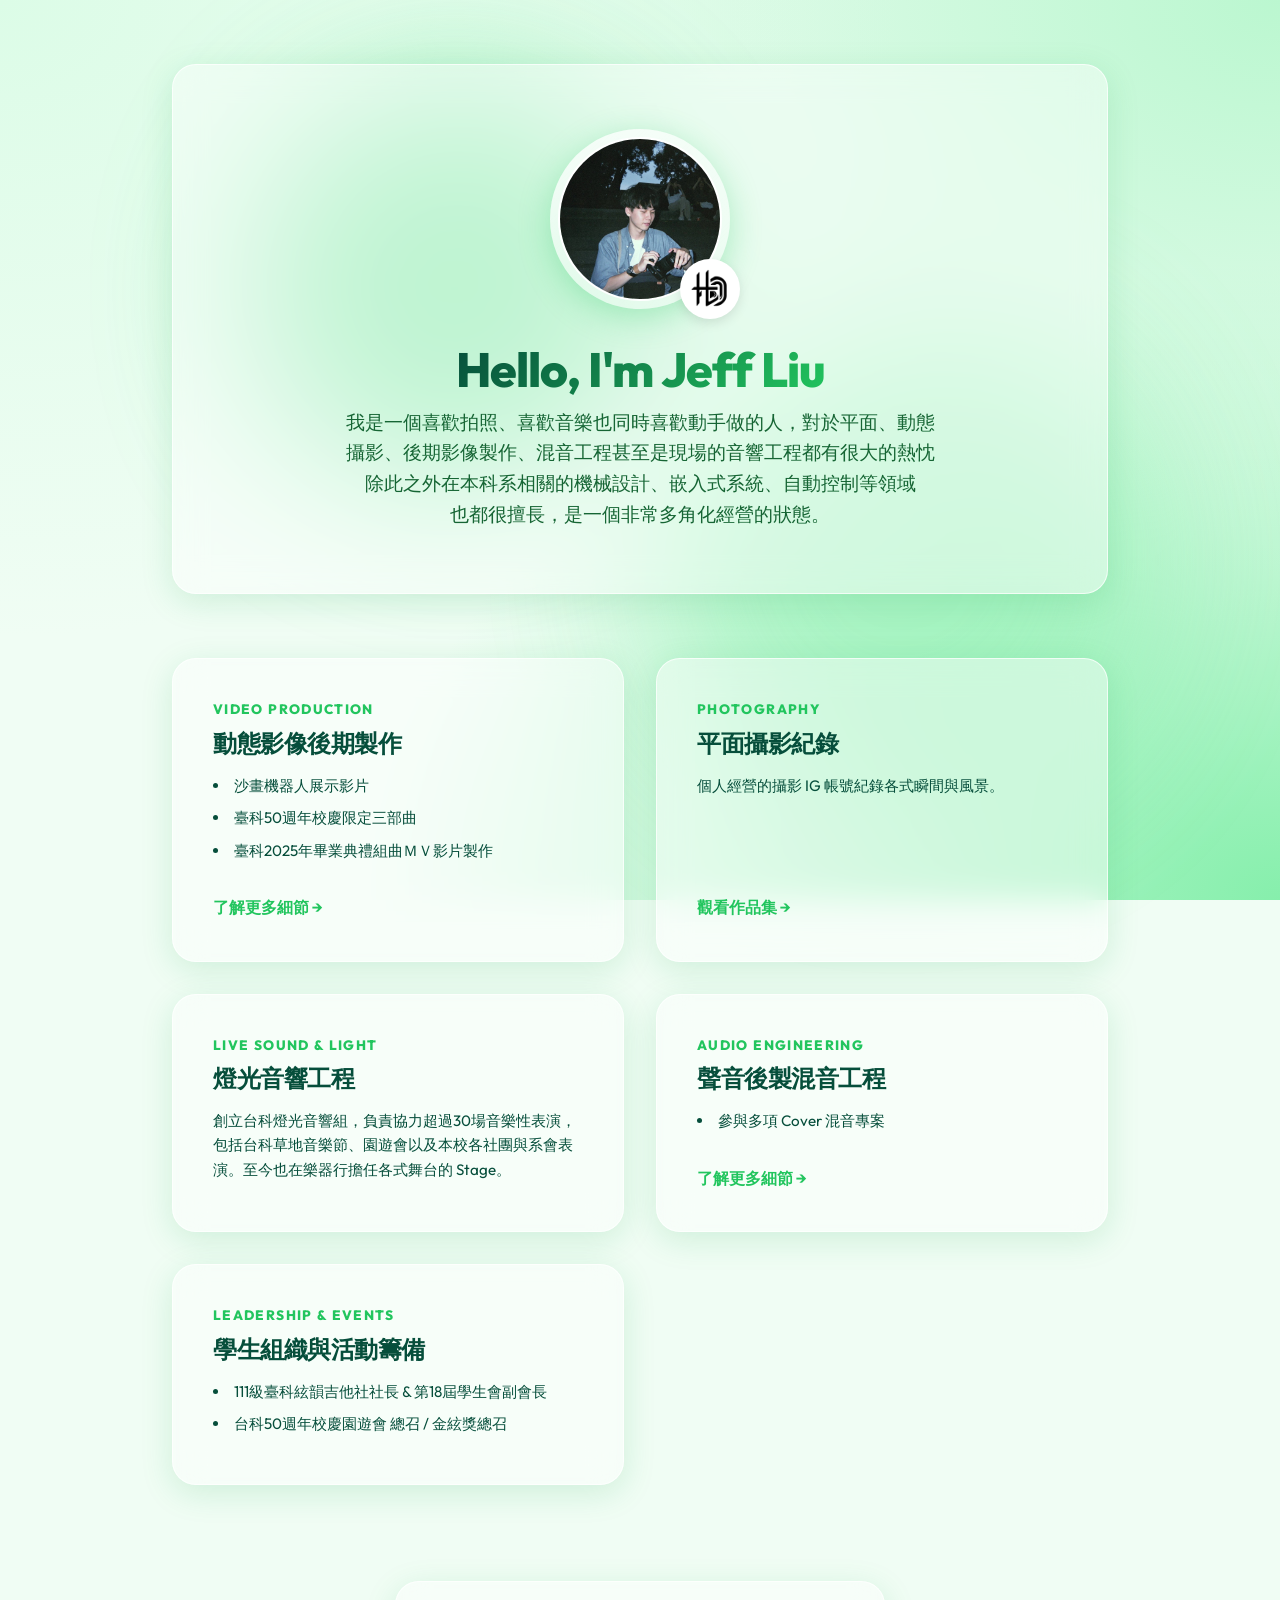
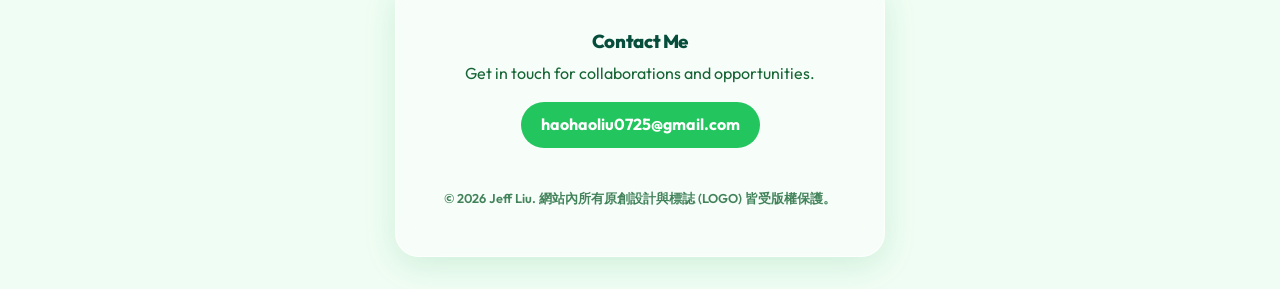
==== index.html @ fc86289c "Initialize portfolio website" ====
<!DOCTYPE html>
<html lang="zh-TW">

<head>
  <meta charset="UTF-8" />
  <meta name="viewport" content="width=device-width, initial-scale=1.0" />
  <title>Jeff Liu | Personal Portfolio</title>
  <link rel="preconnect" href="https://fonts.googleapis.com">
  <link rel="preconnect" href="https://fonts.gstatic.com" crossorigin>
  <link href="https://fonts.googleapis.com/css2?family=Outfit:wght@300;400;600;800&display=swap" rel="stylesheet">
  <link rel="stylesheet" href="style.css" />
  <link rel="icon" type="image/png" href="assets/my_logo.png" />
</head>

<body>
  <!-- Ambient Background Blobs -->
  <div class="blob blob-1"></div>
  <div class="blob blob-2"></div>

  <div class="container">
    <!-- Hero Section -->
    <header class="hero glass-panel">
      <div class="hero-img-container">
        <img src="assets/my_face_picture.jpg" alt="Jeff Liu" class="hero-img" />
        <img src="assets/my_logo.png" alt="Logo" class="hero-logo" />
      </div>
      <h1 class="hero-title">Hello, I'm Jeff Liu</h1>
      <p class="hero-subtitle">
        我是一個喜歡拍照、喜歡音樂也同時喜歡動手做的人，對於平面、動態攝影、後期影像製作、混音工程甚至是現場的音響工程都有很大的熱忱<span
          style="white-space: nowrap;">除此之外在本科系相關的機械設計、嵌入式系統、自動控制等領域</span><span
          style="white-space: nowrap;">也都很擅長，是一個非常多角化經營的狀態</span>。
      </p>
    </header>

    <!-- Portfolio Grid -->
    <main class="portfolio-grid">

      <!-- 1. Video Production -->
      <a href="video.html" class="portfolio-card glass-panel">
        <div class="card-content">
          <div class="card-category">Video Production</div>
          <h2 class="card-title">動態影像後期製作</h2>
          <div class="card-desc">
            <ul>
              <li>沙畫機器人展示影片</li>
              <li>臺科50週年校慶限定三部曲</li>
              <li>臺科2025年畢業典禮組曲ＭＶ影片製作</li>
            </ul>
          </div>
          <span class="card-link">了解更多細節 &rarr;</span>
        </div>
      </a>

      <!-- 2. Photography -->
      <a href="https://www.instagram.com/_haohao_2003__/" target="_blank" class="portfolio-card glass-panel">
        <div class="card-content">
          <div class="card-category">Photography</div>
          <h2 class="card-title">平面攝影紀錄</h2>
          <div class="card-desc">
            <p>個人經營的攝影 IG 帳號紀錄各式瞬間與風景。</p>
          </div>
          <span class="card-link">觀看作品集 &rarr;</span>
        </div>
      </a>

      <!-- 3. Live Sound & Light -->
      <div class="portfolio-card glass-panel" style="cursor: default;">
        <div class="card-content">
          <div class="card-category">Live Sound & Light</div>
          <h2 class="card-title">燈光音響工程</h2>
          <div class="card-desc">
            <p>創立台科燈光音響組，負責協力超過30場音樂性表演，包括台科草地音樂節、園遊會以及本校各社團與系會表演。至今也在樂器行擔任各式舞台的 Stage。</p>
          </div>
        </div>
      </div>

      <!-- 4. Audio Engineering -->
      <a href="audio.html" class="portfolio-card glass-panel">
        <div class="card-content">
          <div class="card-category">Audio Engineering</div>
          <h2 class="card-title">聲音後製混音工程</h2>
          <div class="card-desc">
            <ul>
              <li>參與多項 Cover 混音專案</li>
            </ul>
          </div>
          <span class="card-link">了解更多細節 &rarr;</span>
        </div>
      </a>

      <!-- 5. Leadership -->
      <div class="portfolio-card glass-panel" style="cursor: default;">
        <div class="card-content">
          <div class="card-category">Leadership & Events</div>
          <h2 class="card-title">學生組織與活動籌備</h2>
          <div class="card-desc">
            <ul>
              <li>111級臺科絃韻吉他社社長 & 第18屆學生會副會長</li>
              <li>台科50週年校慶園遊會 總召 / 金絃獎總召</li>
            </ul>
          </div>
        </div>
      </div>

    </main>

    <!-- Footer -->
    <footer>
      <div class="footer-card glass-panel">
        <h3 style="margin-bottom: 0.5rem">Contact Me</h3>
        <p style="margin-bottom: 1rem; color: var(--text-muted)">Get in touch for collaborations and opportunities.</p>
        <a href="mailto:haohaoliu0725@gmail.com"
          style="display:inline-block; padding: 10px 20px; background: var(--primary); color: white; border-radius: 30px; font-weight: bold;">
          haohaoliu0725@gmail.com
        </a>
        <p style="margin-top: 2.5rem; font-size: 0.8rem; color: var(--text-muted); opacity: 0.8; font-weight: 600;">
          &copy; 2026 Jeff Liu. 網站內所有原創設計與標誌 (LOGO) 皆受版權保護。
        </p>
      </div>
    </footer>
  </div>

  <script src="main.js"></script>
</body>

</html>
---- style.css ----
* {
  margin: 0;
  padding: 0;
  box-sizing: border-box;
}

:root {
  /* Grass Green Palette */
  --primary: #22c55e;
  --primary-glow: #4ade80;
  --secondary: #16a34a;
  --dark-green: #064e3b;
  --light-green: #dcfce7;
  --bg-gradient-1: #f0fdf4;
  --bg-gradient-2: #bbf7d0;
  
  /* Glassmorphism Variables */
  --glass-bg: rgba(255, 255, 255, 0.45);
  --glass-bg-hover: rgba(255, 255, 255, 0.65);
  --glass-border: rgba(255, 255, 255, 0.7);
  --glass-shadow: 0 8px 32px 0 rgba(22, 163, 74, 0.15);
  
  /* Text */
  --text-main: #064e3b;
  --text-muted: #166534;
}

body {
  font-family: 'Outfit', -apple-system, BlinkMacSystemFont, 'Segoe UI', Roboto, Helvetica, Arial, sans-serif;
  color: var(--text-main);
  background: var(--bg-gradient-1);
  background-image: 
    radial-gradient(at 0% 0%, rgb(220, 252, 231) 0, transparent 50%), 
    radial-gradient(at 100% 0%, rgb(187, 247, 208) 0, transparent 50%),
    radial-gradient(at 100% 100%, rgb(134, 239, 172) 0, transparent 50%);
  background-attachment: fixed;
  background-size: cover;
  background-position: center;
  min-height: 100vh;
  line-height: 1.6;
  overflow-x: hidden;
  position: relative;
}

/* Background animated blobs for dynamic feel */
.blob {
  position: fixed;
  border-radius: 50%;
  filter: blur(80px);
  z-index: -1;
  opacity: 0.6;
  animation: float 20s infinite alternate ease-in-out;
}

.blob-1 {
  top: 10%;
  left: 20%;
  width: 400px;
  height: 400px;
  background: var(--primary-glow);
  animation-delay: 0s;
}

.blob-2 {
  bottom: 10%;
  right: 10%;
  width: 500px;
  height: 500px;
  background: rgba(134, 239, 172, 0.8);
  animation-delay: -5s;
}

@keyframes float {
  0% { transform: translate(0, 0) scale(1); }
  50% { transform: translate(30px, -50px) scale(1.1); }
  100% { transform: translate(-30px, 30px) scale(0.9); }
}

/* Glass Wrapper */
.glass-panel {
  background: var(--glass-bg);
  backdrop-filter: blur(16px);
  -webkit-backdrop-filter: blur(16px);
  border: 1px solid var(--glass-border);
  border-radius: 24px;
  box-shadow: var(--glass-shadow);
  transition: all 0.4s cubic-bezier(0.4, 0, 0.2, 1);
}

.glass-panel:hover {
  background: var(--glass-bg-hover);
  transform: translateY(-4px);
  box-shadow: 0 12px 40px 0 rgba(22, 163, 74, 0.2);
}

/* Layout */
.container {
  max-width: 1000px;
  margin: 0 auto;
  padding: 2rem;
}

h1, h2, h3, h4 {
  font-weight: 800;
  line-height: 1.2;
  margin-bottom: 1rem;
  letter-spacing: -0.02em;
}

a {
  color: var(--secondary);
  text-decoration: none;
  transition: color 0.3s;
}
a:hover {
  color: var(--primary-glow);
}

/* Hero Section */
.hero {
  display: flex;
  flex-direction: column;
  align-items: center;
  text-align: center;
  padding: 4rem 2rem;
  margin-bottom: 4rem;
  margin-top: 2rem;
}

.hero-img-container {
  width: 180px;
  height: 180px;
  border-radius: 50%;
  padding: 8px;
  background: linear-gradient(135deg, rgba(255,255,255,0.8), rgba(255,255,255,0.2));
  box-shadow: 0 8px 32px 0 rgba(34, 197, 94, 0.3);
  margin-bottom: 2rem;
  position: relative;
}

.hero-img {
  width: 100%;
  height: 100%;
  object-fit: cover;
  border-radius: 50%;
  border: 2px solid white;
}

.hero-logo {
  position: absolute;
  bottom: -10px;
  right: -10px;
  width: 60px;
  height: 60px;
  background: white;
  border-radius: 50%;
  padding: 5px;
  box-shadow: 0 4px 12px rgba(0,0,0,0.1);
  object-fit: contain;
}

.hero-title {
  font-size: 3rem;
  background: linear-gradient(135deg, var(--dark-green), var(--primary));
  -webkit-background-clip: text;
  -webkit-text-fill-color: transparent;
  margin-bottom: 0.5rem;
}

.hero-subtitle {
  font-size: 1.2rem;
  max-width: 600px;
  color: var(--text-muted);
}

/* Portfolio Grid */
.portfolio-grid {
  display: grid;
  grid-template-columns: repeat(auto-fill, minmax(320px, 1fr));
  gap: 2rem;
  margin-top: 2rem;
}

.portfolio-card {
  display: flex;
  flex-direction: column;
  opacity: 0;
  transform: translateY(30px);
  transition: all 0.8s cubic-bezier(0.4, 0, 0.2, 1);
  overflow: hidden;
  cursor: pointer;
  text-decoration: none;
  color: inherit;
}

.portfolio-card.visible {
  opacity: 1;
  transform: translateY(0);
}


.card-content {
  padding: 2.5rem;
  display: flex;
  flex-direction: column;
  flex: 1;
}

.card-category {
  font-size: 0.85rem;
  text-transform: uppercase;
  letter-spacing: 0.1em;
  font-weight: 800;
  color: var(--primary);
  margin-bottom: 0.5rem;
}

.card-title {
  font-size: 1.5rem;
  margin-bottom: 1rem;
}

.card-desc {
  color: var(--text-main);
  font-size: 0.95rem;
  flex: 1;
}

.card-desc ul {
  list-style-position: inside;
  padding-left: 0;
}

.card-desc li {
  margin-bottom: 0.5rem;
}

.card-link {
  display: inline-flex;
  align-items: center;
  gap: 0.5rem;
  margin-top: 1.5rem;
  font-weight: 600;
  color: var(--primary);
}

.portfolio-card:hover .card-link {
  text-decoration: underline;
}

/* Footer Focus Card */
footer {
  margin-top: 6rem;
  text-align: center;
}

.footer-card {
  padding: 3rem;
  display: inline-block;
  min-width: 300px;
}

/* Video Embed for Subpage */
.video-container {
  position: relative;
  padding-bottom: 56.25%; /* 16:9 Aspect Ratio */
  height: 0;
  overflow: hidden;
  width: 100%;
  border-radius: 16px;
  margin: 2rem 0;
  box-shadow: var(--glass-shadow);
}
.video-container iframe {
  position: absolute;
  top: 0;
  left: 0;
  width: 100%;
  height: 100%;
  border: none;
}
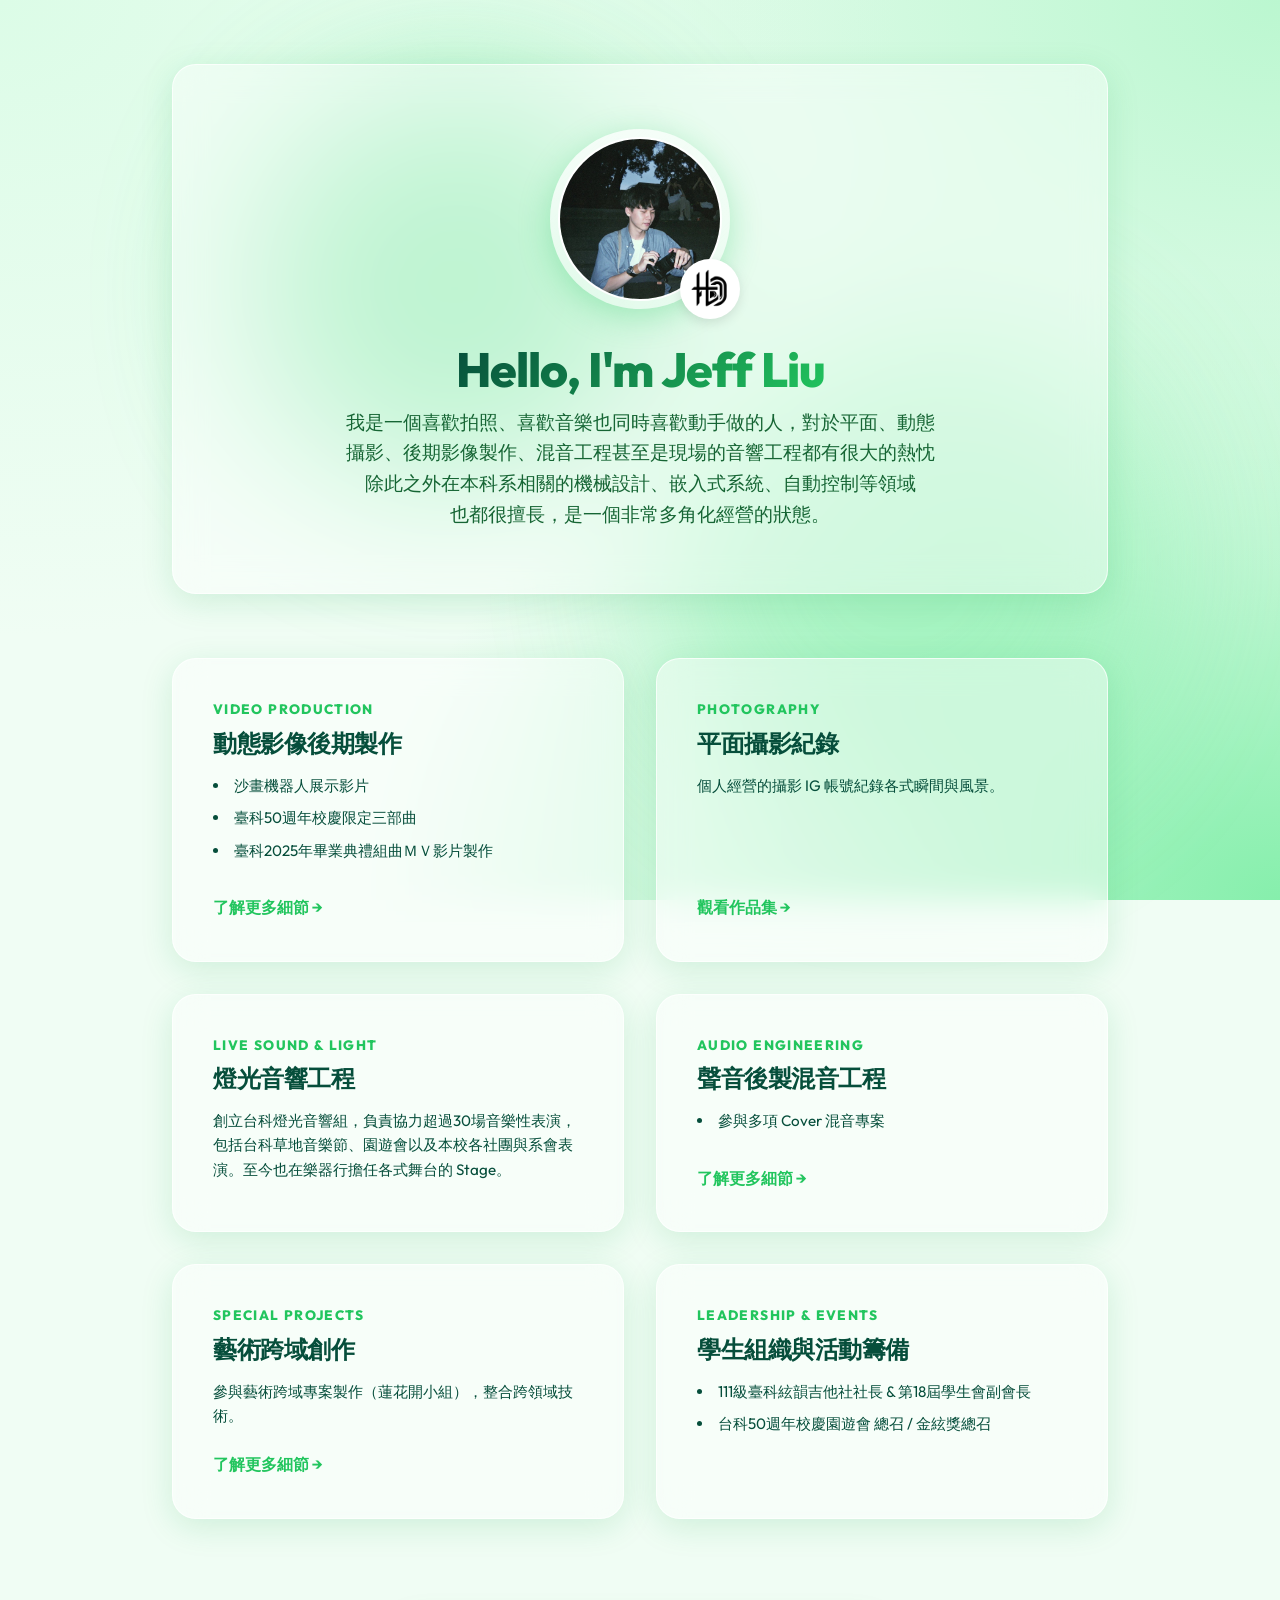
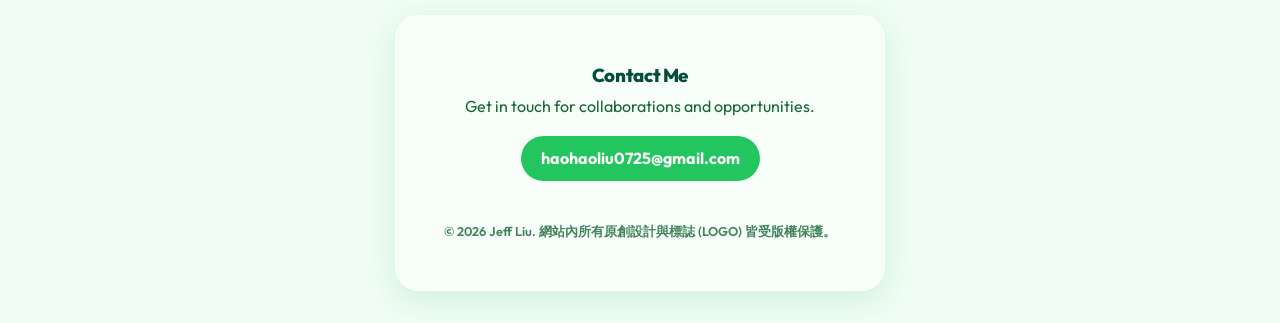
==== commit 316ff294: "Put lotus project back to index" ====
--- a/index.html
+++ b/index.html
@@ -88,7 +88,19 @@
         </div>
       </a>
 
-      <!-- 5. Leadership -->
+      <!-- 5. Special Projects -->
+      <a href="lotus.html" class="portfolio-card glass-panel">
+        <div class="card-content">
+          <div class="card-category">Special Projects</div>
+          <h2 class="card-title">藝術跨域創作</h2>
+          <div class="card-desc">
+            <p>參與藝術跨域專案製作（蓮花開小組），整合跨領域技術。</p>
+          </div>
+          <span class="card-link">了解更多細節 &rarr;</span>
+        </div>
+      </a>
+
+      <!-- 6. Leadership -->
       <div class="portfolio-card glass-panel" style="cursor: default;">
         <div class="card-content">
           <div class="card-category">Leadership & Events</div>
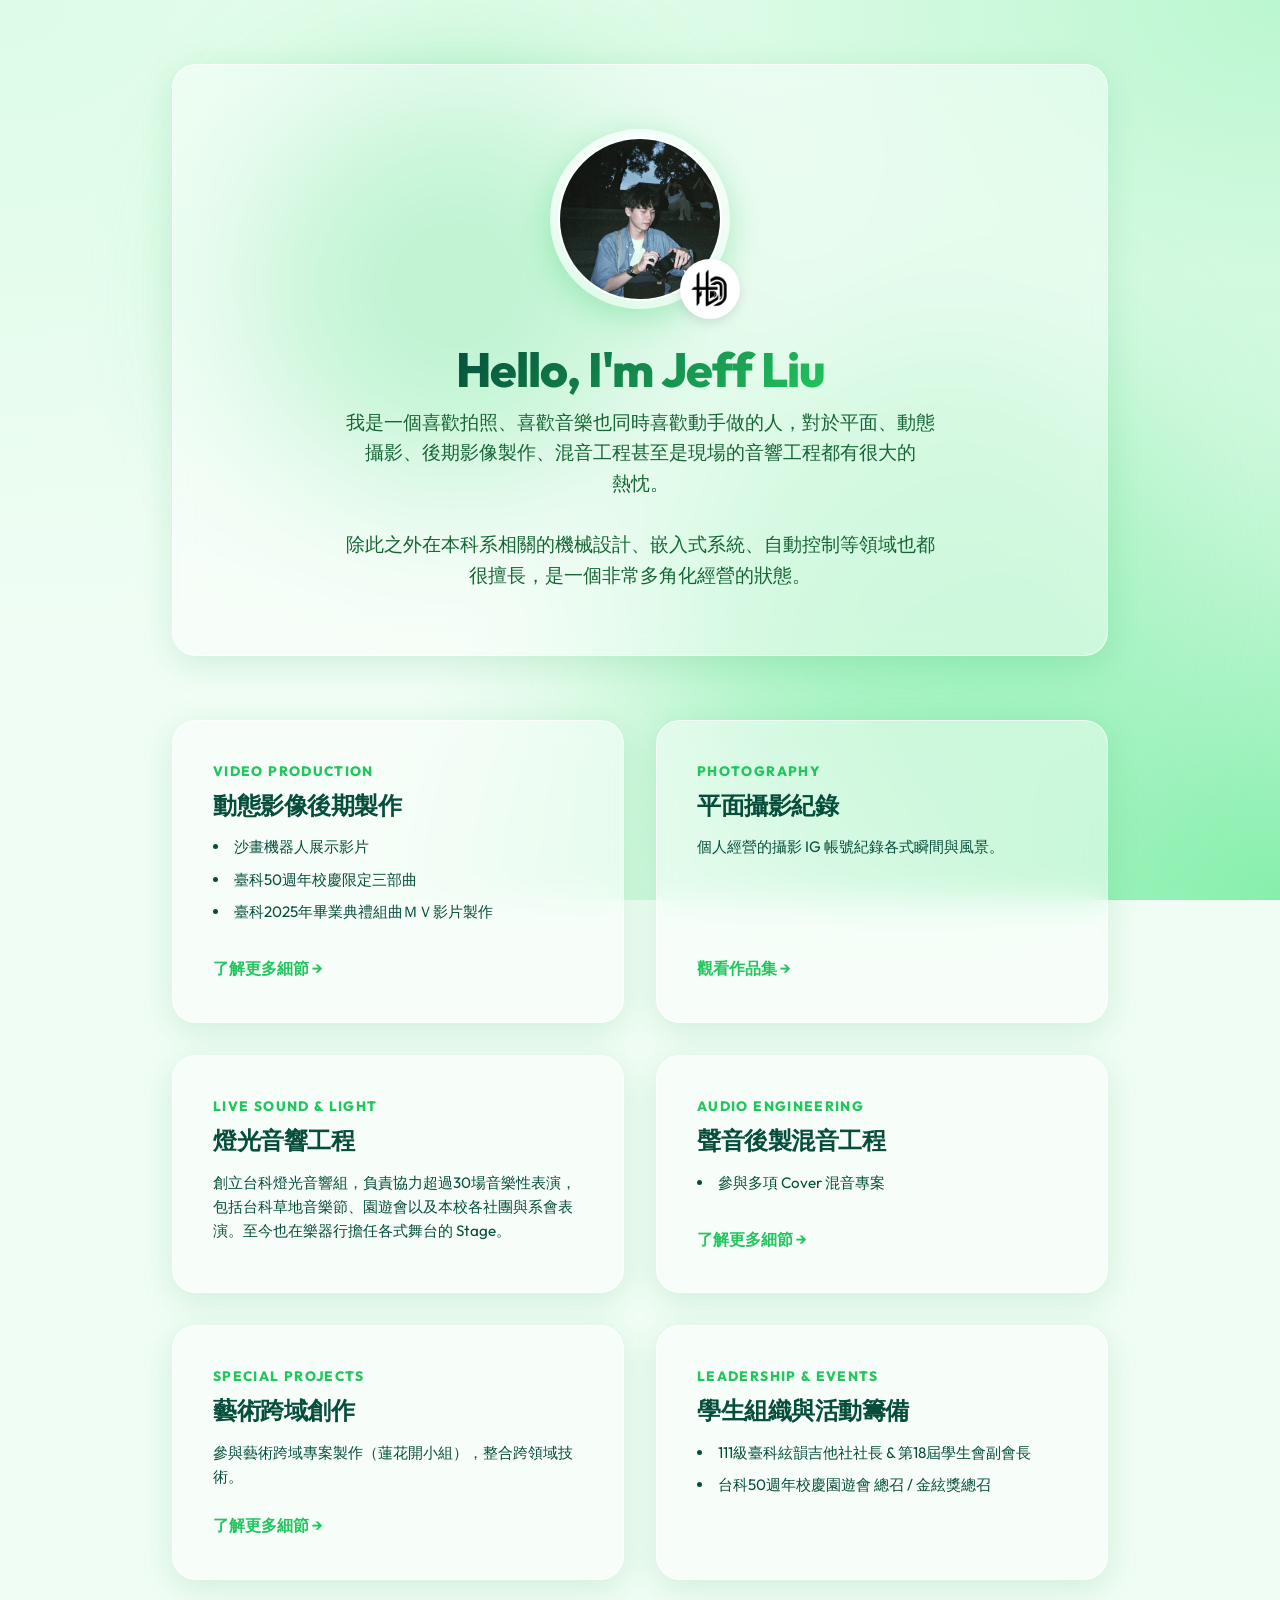
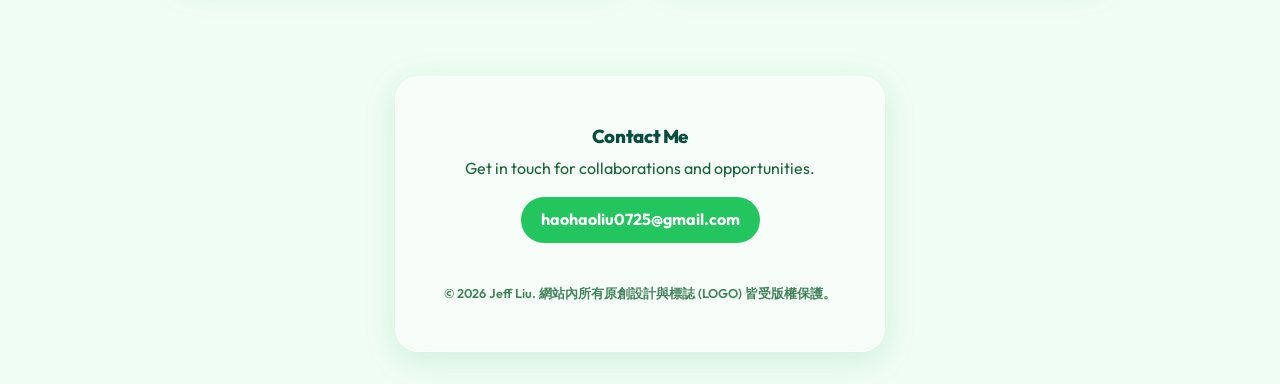
==== commit 80a78e69: "Fix mobile overflow caused by white-space: nowrap" ====
--- a/index.html
+++ b/index.html
@@ -4,6 +4,9 @@
 <head>
   <meta charset="UTF-8" />
   <meta name="viewport" content="width=device-width, initial-scale=1.0" />
+  <meta property="og:title" content="Jeff Liu | Profile" />
+  <meta property="og:description" content="這是關於Jeff的個人頁面" />
+  <meta name="description" content="這是關於Jeff的個人頁面" />
   <title>Jeff Liu | Personal Portfolio</title>
   <link rel="preconnect" href="https://fonts.googleapis.com">
   <link rel="preconnect" href="https://fonts.gstatic.com" crossorigin>
@@ -26,9 +29,7 @@
       </div>
       <h1 class="hero-title">Hello, I'm Jeff Liu</h1>
       <p class="hero-subtitle">
-        我是一個喜歡拍照、喜歡音樂也同時喜歡動手做的人，對於平面、動態攝影、後期影像製作、混音工程甚至是現場的音響工程都有很大的熱忱<span
-          style="white-space: nowrap;">除此之外在本科系相關的機械設計、嵌入式系統、自動控制等領域</span><span
-          style="white-space: nowrap;">也都很擅長，是一個非常多角化經營的狀態</span>。
+        我是一個喜歡拍照、喜歡音樂也同時喜歡動手做的人，對於平面、動態攝影、後期影像製作、混音工程甚至是現場的音響工程都有很大的<span style="white-space: nowrap;">熱忱</span>。<br><br>除此之外在本科系相關的機械設計、嵌入式系統、自動控制等領域也都很擅長，是一個非常多角化經營的狀態。
       </p>
     </header>
 
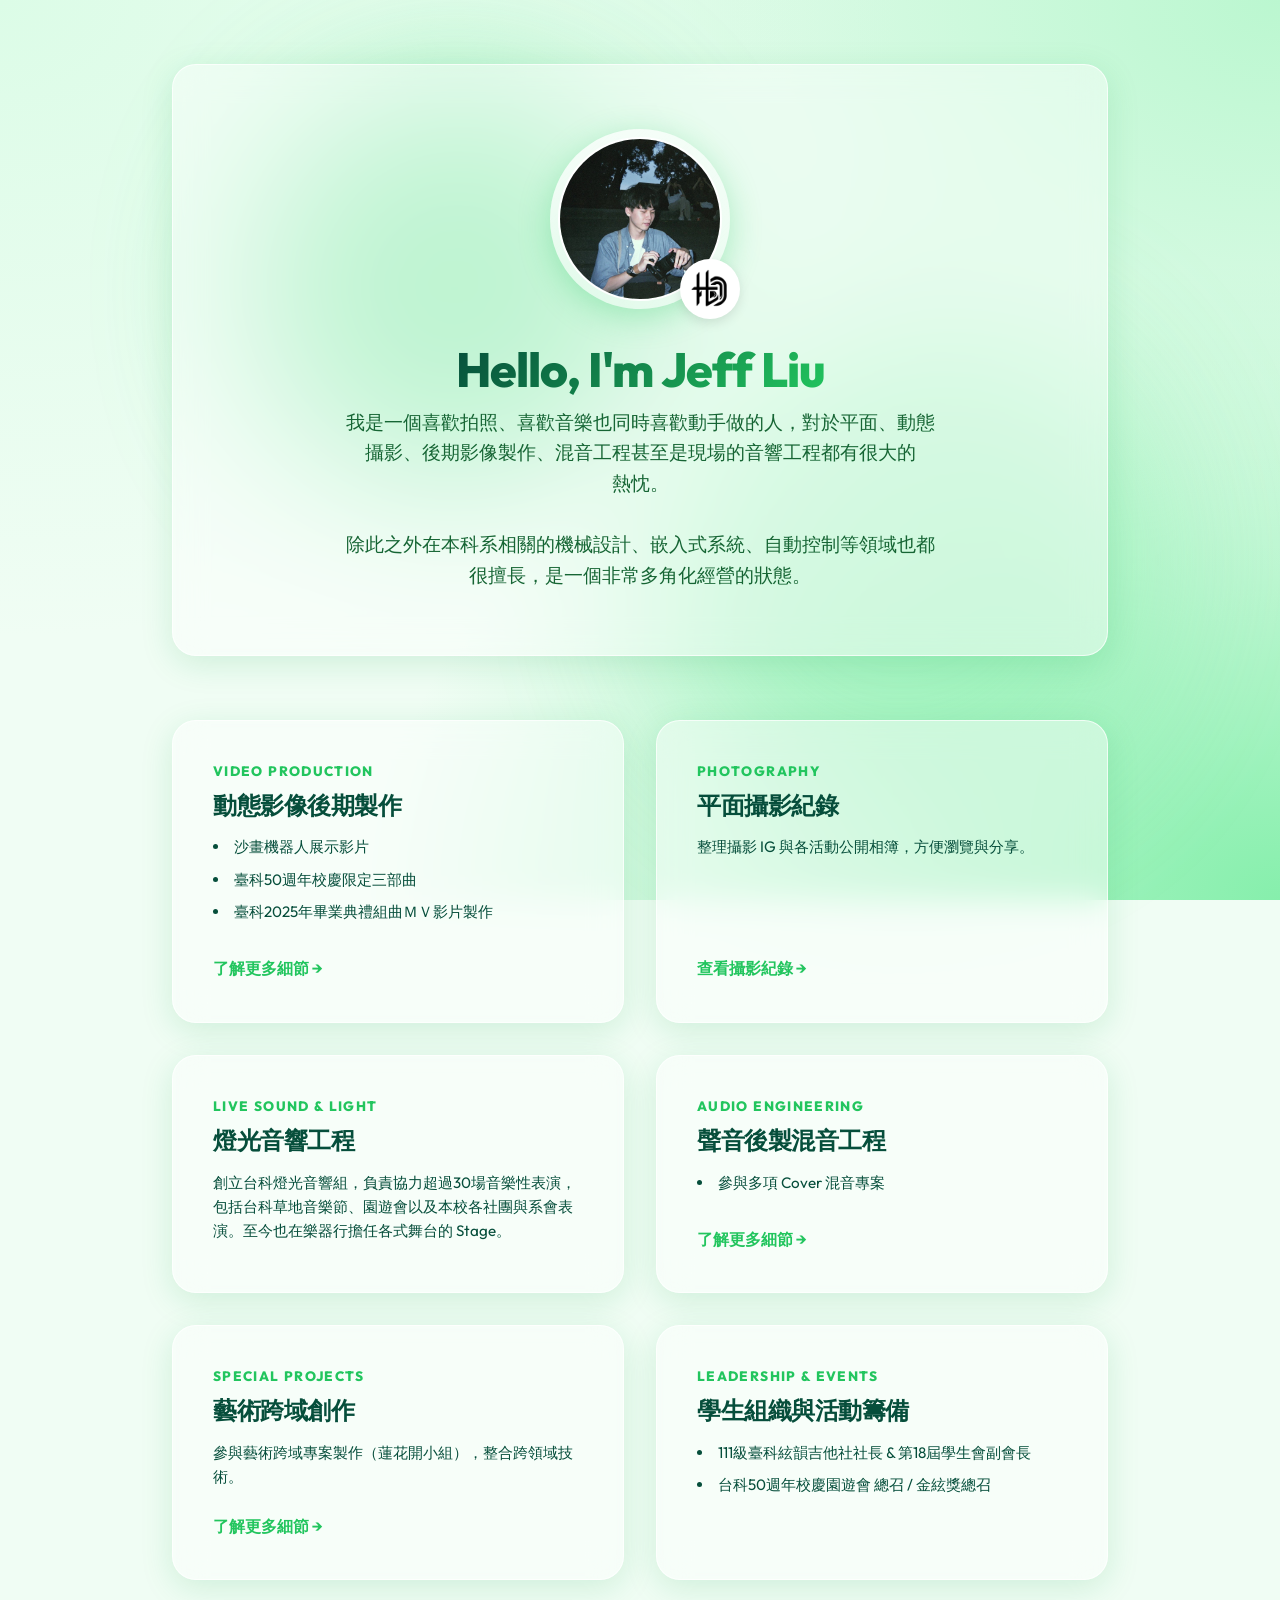
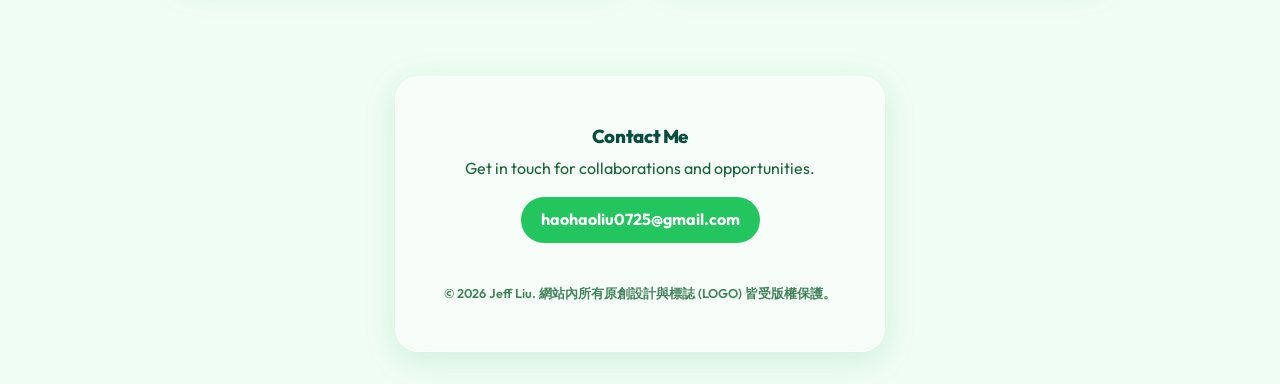
==== commit 6055bee8: "更新相簿連結" ====
--- a/index.html
+++ b/index.html
@@ -53,14 +53,14 @@
       </a>
 
       <!-- 2. Photography -->
-      <a href="https://www.instagram.com/_haohao_2003__/" target="_blank" class="portfolio-card glass-panel">
+      <a href="photography.html" class="portfolio-card glass-panel">
         <div class="card-content">
           <div class="card-category">Photography</div>
           <h2 class="card-title">平面攝影紀錄</h2>
           <div class="card-desc">
-            <p>個人經營的攝影 IG 帳號紀錄各式瞬間與風景。</p>
+            <p>整理攝影 IG 與各活動公開相簿，方便瀏覽與分享。</p>
           </div>
-          <span class="card-link">觀看作品集 &rarr;</span>
+          <span class="card-link">查看攝影紀錄 &rarr;</span>
         </div>
       </a>
 
@@ -136,4 +136,4 @@
   <script src="main.js"></script>
 </body>
 
-</html>+</html>
--- a/style.css
+++ b/style.css
@@ -248,6 +248,162 @@
   text-decoration: underline;
 }
 
+/* Detail Pages */
+.back-link {
+  display: inline-flex;
+  align-items: center;
+  gap: 0.5rem;
+  font-weight: 600;
+  color: var(--dark-green);
+  margin-bottom: 2rem;
+  margin-top: 2rem;
+}
+
+.back-link:hover {
+  color: var(--primary);
+  text-decoration: underline;
+}
+
+/* Photography Page */
+.photography-page {
+  max-width: 920px;
+}
+
+.photography-hero {
+  display: grid;
+  grid-template-columns: minmax(0, 1fr) auto;
+  align-items: end;
+  gap: 2rem;
+  padding: 3rem;
+  overflow: hidden;
+}
+
+.photo-title {
+  font-size: clamp(2.1rem, 5vw, 4.5rem);
+  margin-bottom: 1rem;
+}
+
+.photo-intro {
+  color: var(--text-muted);
+  font-size: 1.1rem;
+  max-width: 640px;
+}
+
+.instagram-cta {
+  display: inline-flex;
+  align-items: center;
+  justify-content: center;
+  min-height: 48px;
+  padding: 0.85rem 1.2rem;
+  border-radius: 999px;
+  background: var(--dark-green);
+  color: white;
+  font-weight: 800;
+  white-space: nowrap;
+  box-shadow: 0 12px 28px rgba(6, 78, 59, 0.22);
+}
+
+.instagram-cta:hover {
+  color: white;
+  background: var(--secondary);
+  transform: translateY(-2px);
+}
+
+.album-section {
+  margin-top: 3rem;
+}
+
+.section-heading {
+  margin-bottom: 1.25rem;
+}
+
+.section-heading h2 {
+  font-size: 2rem;
+}
+
+.album-list {
+  display: grid;
+  gap: 1rem;
+  list-style: none;
+}
+
+.album-link {
+  display: grid;
+  grid-template-columns: auto minmax(0, 1fr) auto;
+  align-items: center;
+  gap: 1.25rem;
+  padding: 1.35rem 1.5rem;
+  color: inherit;
+}
+
+.album-link:hover {
+  color: inherit;
+}
+
+.album-number {
+  display: inline-flex;
+  align-items: center;
+  justify-content: center;
+  width: 42px;
+  height: 42px;
+  border-radius: 50%;
+  background: var(--light-green);
+  color: var(--dark-green);
+  font-weight: 800;
+}
+
+.album-copy {
+  display: grid;
+  gap: 0.2rem;
+  min-width: 0;
+}
+
+.album-copy strong {
+  font-size: 1.1rem;
+}
+
+.album-copy small,
+.album-copy span {
+  color: var(--text-muted);
+}
+
+.album-copy span {
+  overflow-wrap: anywhere;
+  font-size: 0.92rem;
+}
+
+.album-arrow {
+  color: var(--primary);
+  font-size: 1.5rem;
+  font-weight: 800;
+  transition: transform 0.3s ease;
+}
+
+.album-link:hover .album-arrow {
+  transform: translateX(4px);
+}
+
+.album-empty {
+  color: var(--text-muted);
+  padding: 1rem 0;
+}
+
+.photo-reveal {
+  opacity: 0;
+  transform: translateY(20px);
+}
+
+.photo-reveal.visible {
+  animation: photoReveal 0.7s cubic-bezier(0.4, 0, 0.2, 1) forwards;
+}
+
+@keyframes photoReveal {
+  to {
+    opacity: 1;
+    transform: translateY(0);
+  }
+}
+
 /* Footer Focus Card */
 footer {
   margin-top: 6rem;
@@ -279,3 +435,28 @@
   height: 100%;
   border: none;
 }
+
+@media (max-width: 700px) {
+  .container {
+    padding: 1rem;
+  }
+
+  .photography-hero {
+    grid-template-columns: 1fr;
+    padding: 2rem;
+  }
+
+  .instagram-cta {
+    width: 100%;
+    white-space: normal;
+    text-align: center;
+  }
+
+  .album-link {
+    grid-template-columns: auto minmax(0, 1fr);
+  }
+
+  .album-arrow {
+    display: none;
+  }
+}
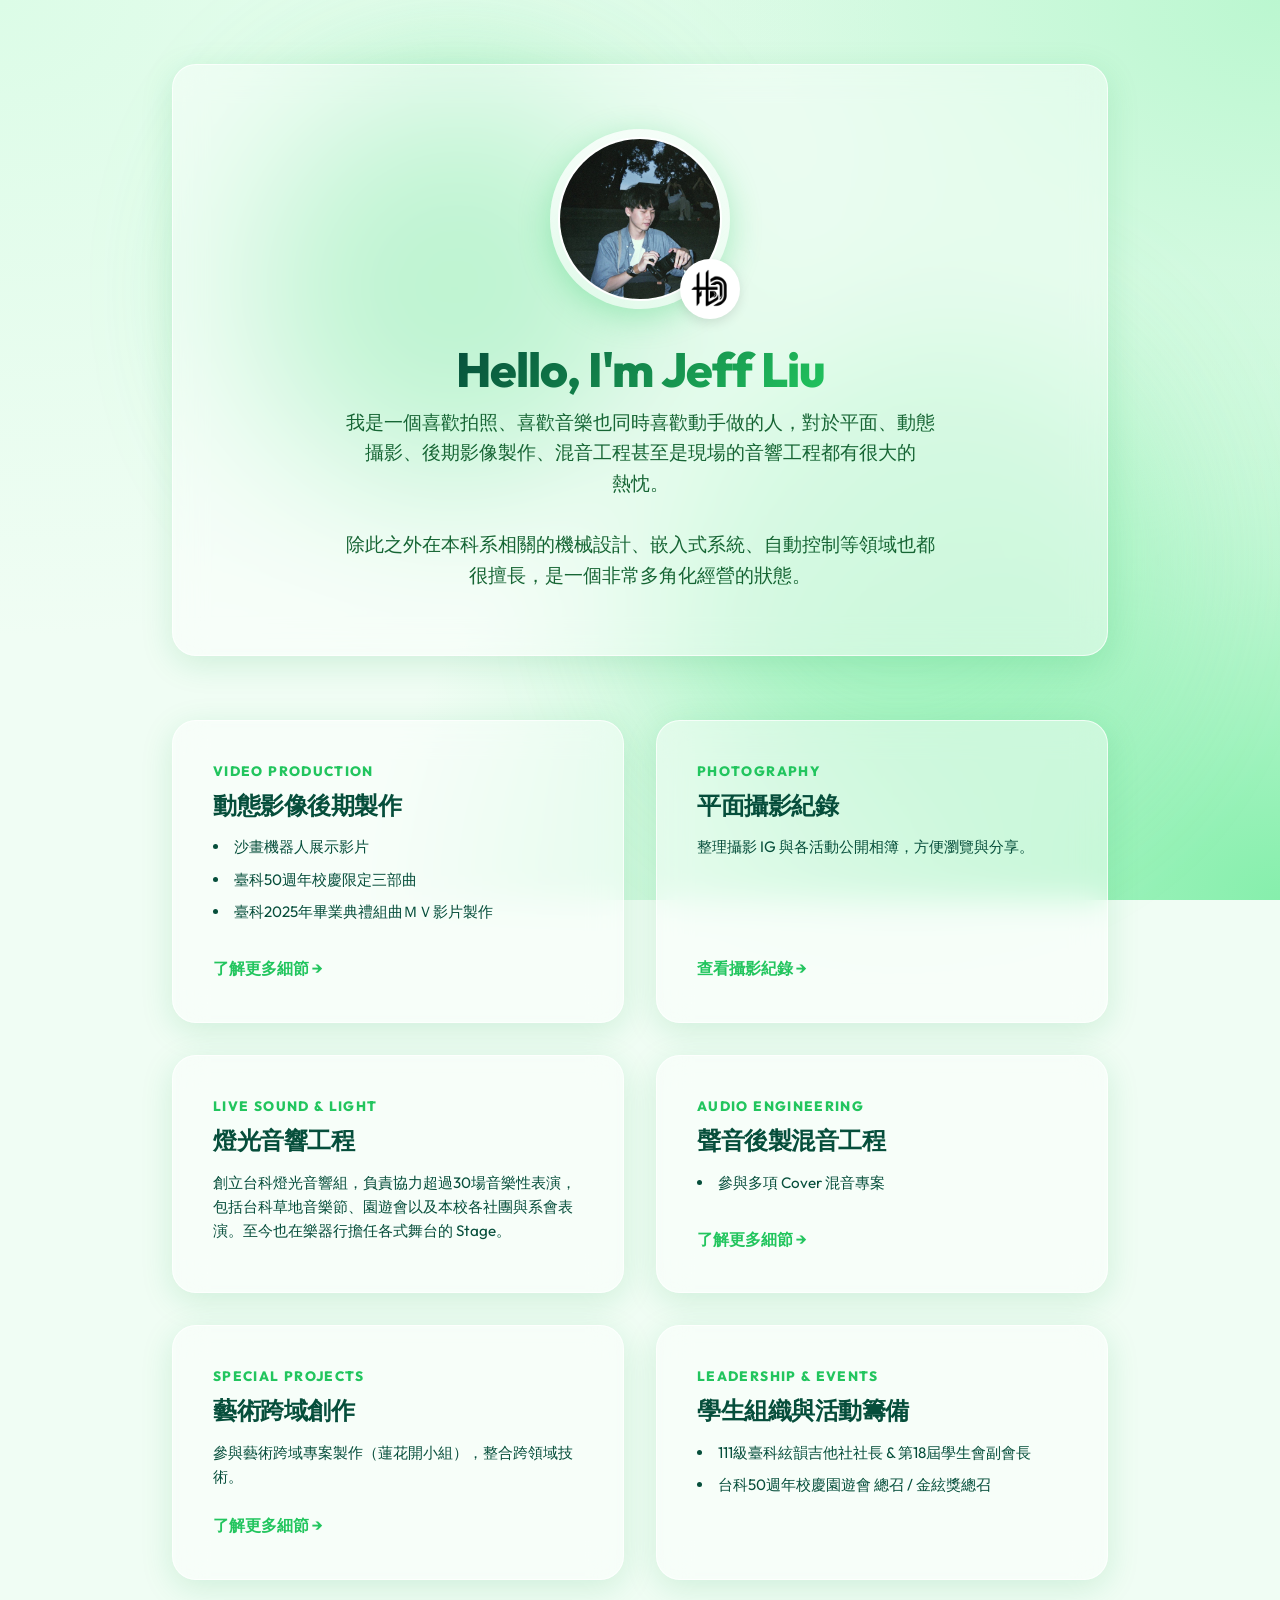
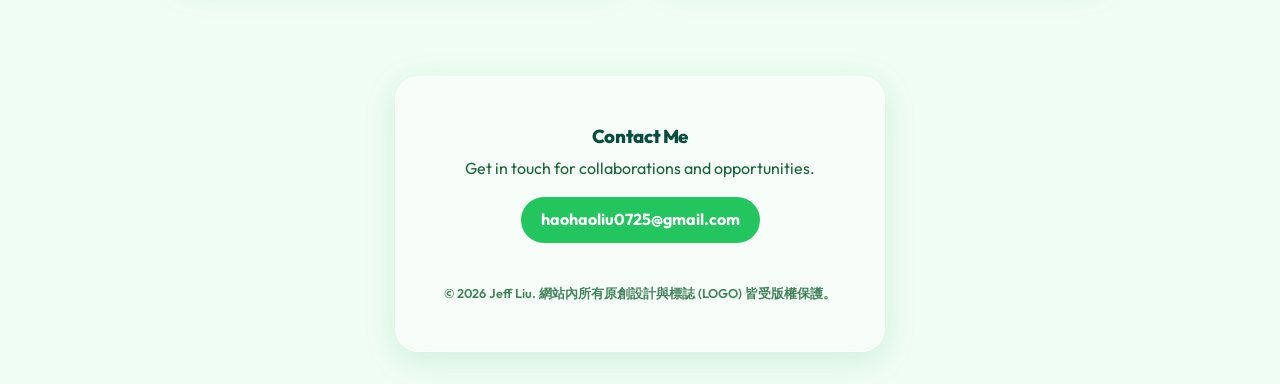
==== commit 4436c3b8: "Bust CSS cache for photography page" ====
--- a/index.html
+++ b/index.html
@@ -11,7 +11,7 @@
   <link rel="preconnect" href="https://fonts.googleapis.com">
   <link rel="preconnect" href="https://fonts.gstatic.com" crossorigin>
   <link href="https://fonts.googleapis.com/css2?family=Outfit:wght@300;400;600;800&display=swap" rel="stylesheet">
-  <link rel="stylesheet" href="style.css" />
+  <link rel="stylesheet" href="style.css?v=20260621-photo" />
   <link rel="icon" type="image/png" href="assets/my_logo.png" />
 </head>
 
